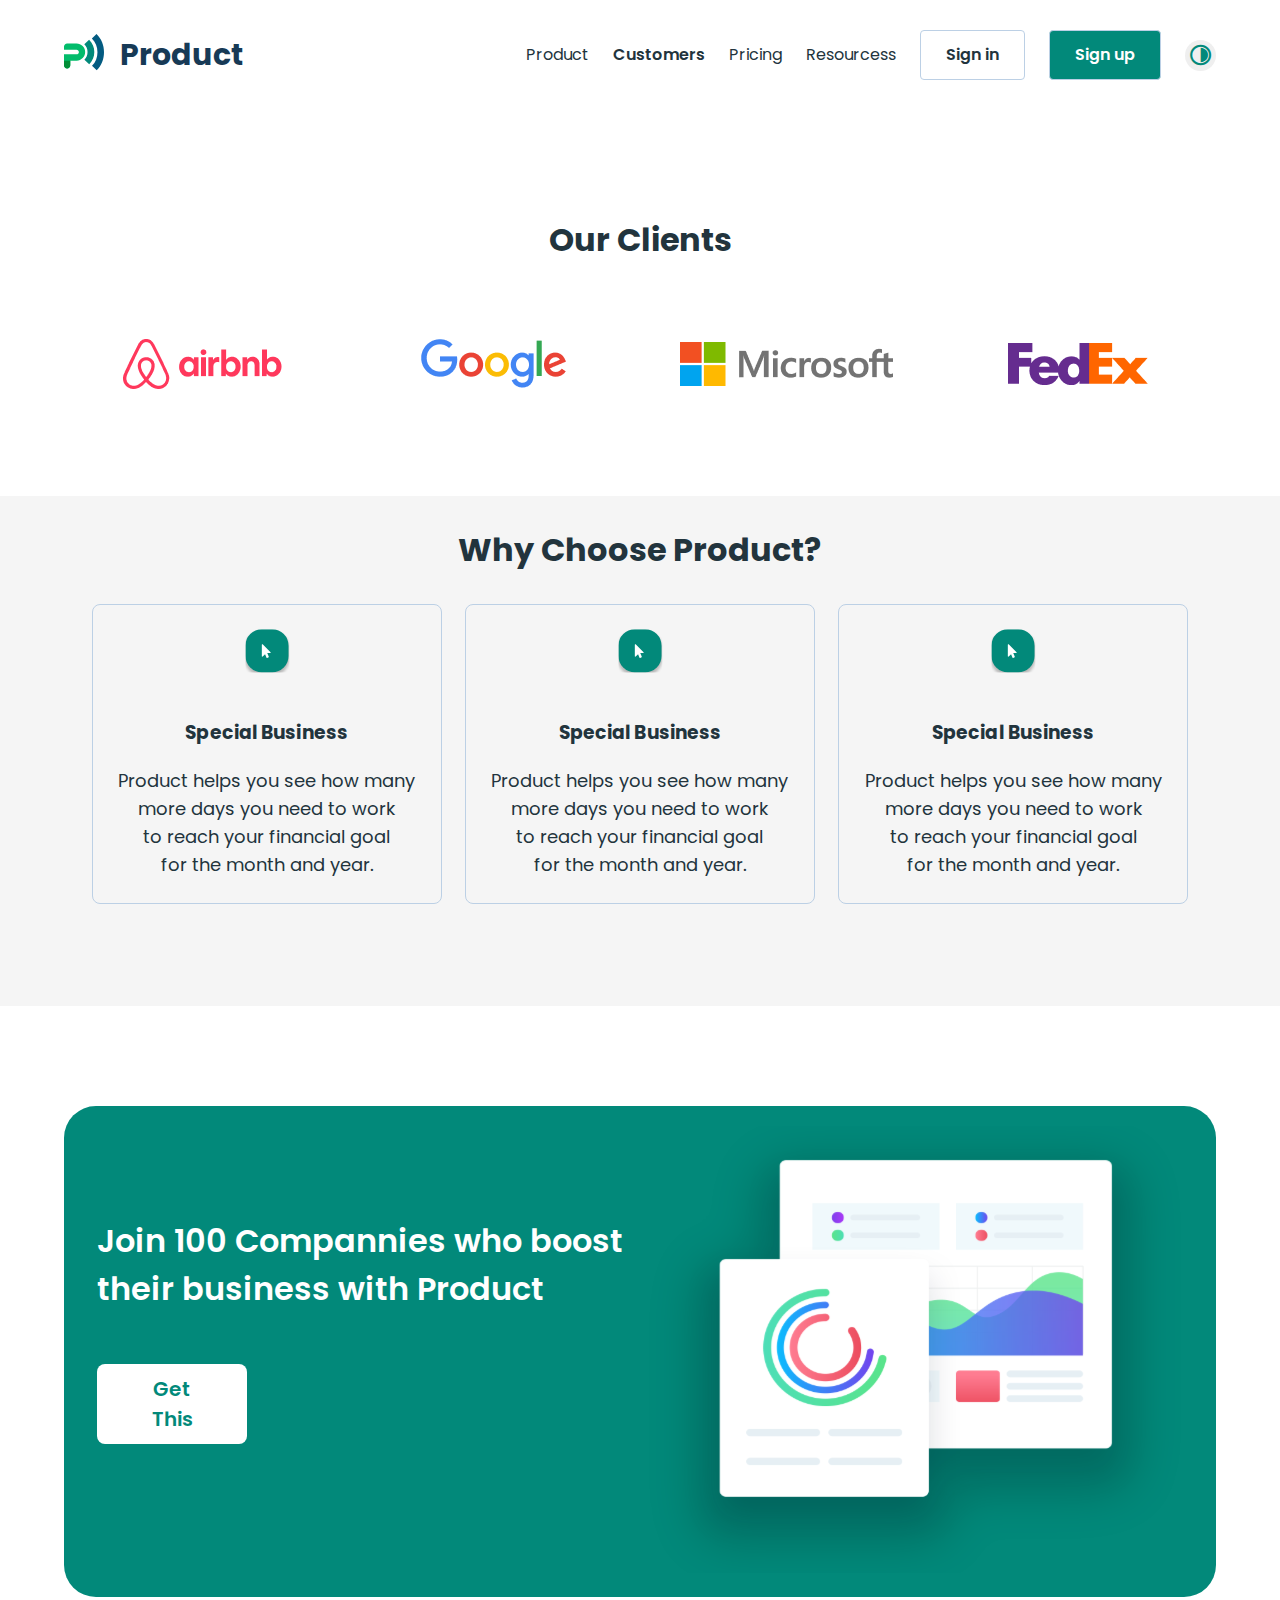
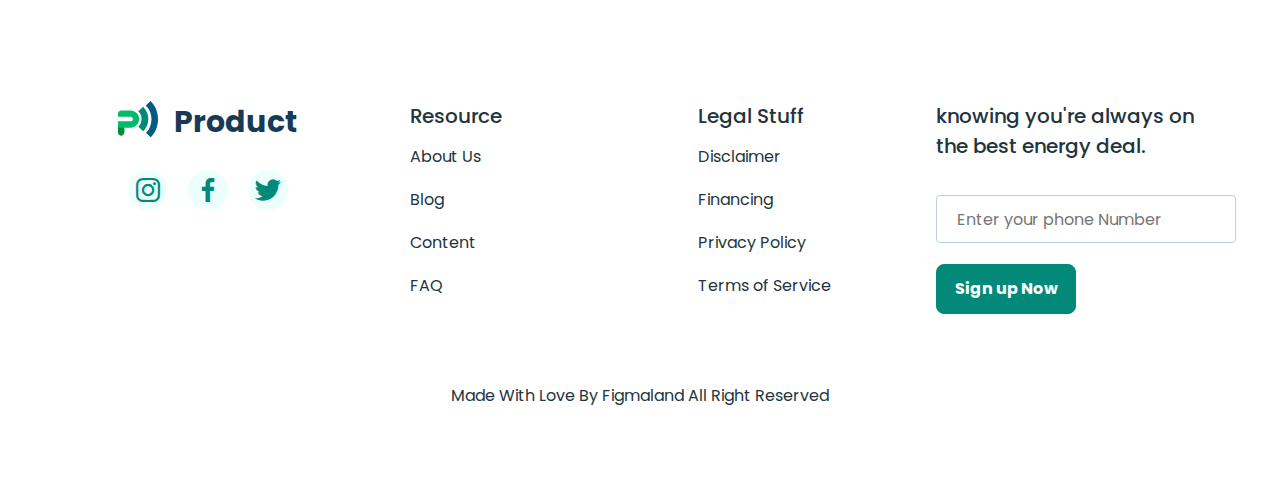
==== clients.html @ fd22e5db "added clients page" ====
<!DOCTYPE html>
<html lang="en">
<head>
  <meta charset="UTF-8">
  <meta http-equiv="X-UA-Compatible" content="IE=edge">
  <meta name="viewport" content="width=device-width, initial-scale=1.0">

  <!-- FONTS -->
  <link rel="preconnect" href="https://fonts.googleapis.com">
  <link rel="preconnect" href="https://fonts.gstatic.com" crossorigin>
  <link href="https://fonts.googleapis.com/css2?family=Poppins:wght@300;400;600;700&display=swap" rel="stylesheet">

  <!-- ICONS -->
  <link href='https://unpkg.com/boxicons@2.0.9/css/boxicons.min.css' rel='stylesheet'>

  <!-- STYLES -->
  <link rel="stylesheet" href="css/normalize.css">
  <link rel="stylesheet" href="css/flexgrid.css">
  <link rel="stylesheet" href="css/column.css">
  <link rel="stylesheet" href="css/media.css">
  <link rel="stylesheet" href="css/style.css">

  <title>Product</title>
</head>
<body>
  
    <header id="site-header">
    <div class="header__wrap container between-xs middle-xs row">
      <div class="header__logo">
        <a href="#"><img src="img/logo.svg" alt="logo"><span class="logo__text">Product</span></a>
      </div>
      <nav class="header__nav">
        <ul class="nav__list col center-xs middle-xs">
          <li class="nav__list-item"><a href="index.html">Product</a></li>
          <li class="nav__list-item nav__list-item--active"><a href="#">Customers</a></li>
          <li class="nav__list-item"><a href="#">Pricing</a></li>
          <li class="nav__list-item"><a href="#">Resourcess</a></li>
          <li class="nav__list-item"><a class="sign-in__btn btn" href="#">Sign in</a></li>
          <li class="nav__list-item"><a class="sign-up__btn btn" href="#">Sign up</a></li>
          <li class="nav__list-item"><button id="nav__adjust-btn" type="button"><i class='bx bx-adjust'></i></button></li>
        </ul>
      </nav>
      <div id="hamburger" class="nav__menu"><i class='bx bx-menu'></i></div>
    </div>
  </header>

  
  <main>
    <section id="client-logos">
      <div class="client-logos__wrap container center-xs">
        <h2 class="client-logos__title title">Our Clients</h2>
        <ul class="client-logos__contents logos row center-xs middle-xs ">
          <li class="logos__logo col-xs-5 col-md-3"><img src="img/logo1.png" alt="client"></li>
          <li class="logos__logo col-xs-5 col-md-3"><img src="img/logo2.png" alt="client"></li>
          <li class="logos__logo col-xs-5 col-md-3"><img src="img/logo3.png" alt="client"></li>
          <li class="logos__logo col-xs-5 col-md-3"><img src="img/logo4.png" alt="client"></li>
        </ul>
      </div>
    </section>

    <section id="product">
      <div class="product__wrap container center-xs">
        <h2 class="product__title title">Why Choose Product?</h2>
        <div class="product__cards row center-xs">
          <div class="procard__wrap col-xs-12 col-sm-6 col-md-4 row center-xs">
            <div class="product__card procard">
              <h3 class="procard__title">Special Business</h3>
              <p class="procard__paragraph paragraph">
                Product helps you see how many <br>
                more days you need to work <br>
                to reach your financial goal <br>
                for the month and year.
              </p>
            </div>
          </div>
          <div class="procard__wrap col-xs-12 col-sm-6 col-md-4 row center-xs">
            <div class="product__card procard">
              <h3 class="procard__title">Special Business</h3>
              <p class="procard__paragraph paragraph">
                Product helps you see how many <br>
                more days you need to work <br>
                to reach your financial goal <br>
                for the month and year.
              </p>
            </div>
          </div>
          <div class="procard__wrap col-xs-12 col-sm-12 col-md-4 row center-xs">
            <div class="product__card procard">
              <h3 class="procard__title">Special Business</h3>
              <p class="procard__paragraph paragraph">
                Product helps you see how many <br>
                more days you need to work <br>
                to reach your financial goal <br>
                for the month and year.
              </p>
            </div>
          </div>
        </div>
      </div>
    </section>

    <section id="company">
      <div class="company__wrap container center-xs row middle-md">
        <div class="company__desc col-xs-12 col-md-6">
          <h2 class="company__title">
            Join 100 Compannies who <br> 
            boost their business with <br> 
            Product
          </h2>
          <a href="#" class="company__btn">Get This</a>
        </div>
        <div class="company__image col-xs-12 col-md-6">
          <img src="img/screen.svg" alt="image" class="company__img">
        </div>
      </div>
    </section>
  </main>


  
  <footer id="site-footer">
    <div class="footer__wrap container row center-xs">
      <div class="footer__logo-col col-xs-12 col-sm-6 col-md-3">
        <div class="footer__logo-wrap">
          <a href="#"><img src="img/logo.svg" alt="logo"><span class="footer__logo-text">Product</span></a>
        </div>
        <ul class="footer__socials">
          <li class="footer__social"><a href="https://instagram.com"><i class='bx bxl-instagram'></i></a></li>
          <li class="footer__social"><a href="https://facebook.com"><i class='bx bxl-facebook' ></i></a></li>
          <li class="footer__social"><a href="https://twitter.com"><i class='bx bxl-twitter' ></i></a></li>
        </ul>
      </div>
      <div class="footer__resource-col resource top-md col-xs-12 col-sm-6 col-md-3">
        <ul class="resource__list">
          <li class="resource__list-item resourse__title">Resource</li>
          <li class="resource__list-item"><a href="#">About Us</a></li>
          <li class="resource__list-item"><a href="#">Blog</a></li>
          <li class="resource__list-item"><a href="#">Content</a></li>
          <li class="resource__list-item"><a href="#">FAQ</a></li>
        </ul>
      </div>
      <div class="footer__legal-col legal col-xs-12 col-sm-6 col-md-3">
        <ul class="legal__list">
          <li class="legal__list-item legal__title">Legal Stuff</li>
          <li class="legal__list-item"><a href="#">Disclaimer</a></li>
          <li class="legal__list-item"><a href="#">Financing</a></li>
          <li class="legal__list-item"><a href="#">Privacy Policy</a></li>
          <li class="legal__list-item"><a href="#">Terms of Service</a></li>
        </ul>
      </div>
      <div class="footer__input-col forma col-xs-12 col-sm-6 col-md-3">
        <h3 class="forma__title">knowing you're always on <br> the best energy deal.</h3>
        <form class="forma__content" action="https://echo.htmlacademy.ru" method="POST">
          <input type="number" name="phone" id="phone" required placeholder="Enter your phone Number" aria-label="Enter your phone Number">
          <button type="submit" class="forma__btn">Sign up Now</button>
        </form>
      </div>
    </div>
    <p class="footer__copyright">
      Made With Love By Figmaland All Right Reserved 
    </p>
  </footer>

  <script src="main.js"></script>
</body>
</html>
---- css/flexgrid.css ----
.container-fluid,
.container {
  margin-right: auto;
  margin-left: auto;
}

.container-fluid {
  padding-right: 2rem;
  padding-left: 2rem;
}

.row {
  box-sizing: border-box;
  display: -webkit-box;
  display: -ms-flexbox;
  display: flex;
  -webkit-box-flex: 0;
  -ms-flex: 0 1 auto;
  flex: 0 1 auto;
  -webkit-box-orient: horizontal;
  -webkit-box-direction: normal;
  -ms-flex-direction: row;
  flex-direction: row;
  -ms-flex-wrap: wrap;
  flex-wrap: wrap;
  margin-right: -0.5rem;
  margin-left: -0.5rem;
}

.row.reverse {
  -webkit-box-orient: horizontal;
  -webkit-box-direction: reverse;
  -ms-flex-direction: row-reverse;
  flex-direction: row-reverse;
}

.col.reverse {
  -webkit-box-orient: vertical;
  -webkit-box-direction: reverse;
  -ms-flex-direction: column-reverse;
  flex-direction: column-reverse;
}

.col-xs,
.col-xs-1,
.col-xs-2,
.col-xs-3,
.col-xs-4,
.col-xs-5,
.col-xs-6,
.col-xs-7,
.col-xs-8,
.col-xs-9,
.col-xs-10,
.col-xs-11,
.col-xs-12,
.col-xs-offset-0,
.col-xs-offset-1,
.col-xs-offset-2,
.col-xs-offset-3,
.col-xs-offset-4,
.col-xs-offset-5,
.col-xs-offset-6,
.col-xs-offset-7,
.col-xs-offset-8,
.col-xs-offset-9,
.col-xs-offset-10,
.col-xs-offset-11,
.col-xs-offset-12 {
  box-sizing: border-box;
  -webkit-box-flex: 0;
  -ms-flex: 0 0 auto;
  flex: 0 0 auto;
  padding-right: 0.5rem;
  padding-left: 0.5rem;
}

.col-xs {
  -webkit-box-flex: 1;
  -ms-flex-positive: 1;
  flex-grow: 1;
  -ms-flex-preferred-size: 0;
  flex-basis: 0;
  max-width: 100%;
}

.col-xs-1 {
  -ms-flex-preferred-size: 8.33333333%;
  flex-basis: 8.33333333%;
  max-width: 8.33333333%;
}

.col-xs-2 {
  -ms-flex-preferred-size: 16.66666667%;
  flex-basis: 16.66666667%;
  max-width: 16.66666667%;
}

.col-xs-3 {
  -ms-flex-preferred-size: 25%;
  flex-basis: 25%;
  max-width: 25%;
}

.col-xs-4 {
  -ms-flex-preferred-size: 33.33333333%;
  flex-basis: 33.33333333%;
  max-width: 33.33333333%;
}

.col-xs-5 {
  -ms-flex-preferred-size: 41.66666667%;
  flex-basis: 41.66666667%;
  max-width: 41.66666667%;
}

.col-xs-6 {
  -ms-flex-preferred-size: 50%;
  flex-basis: 50%;
  max-width: 50%;
}

.col-xs-7 {
  -ms-flex-preferred-size: 58.33333333%;
  flex-basis: 58.33333333%;
  max-width: 58.33333333%;
}

.col-xs-8 {
  -ms-flex-preferred-size: 66.66666667%;
  flex-basis: 66.66666667%;
  max-width: 66.66666667%;
}

.col-xs-9 {
  -ms-flex-preferred-size: 75%;
  flex-basis: 75%;
  max-width: 75%;
}

.col-xs-10 {
  -ms-flex-preferred-size: 83.33333333%;
  flex-basis: 83.33333333%;
  max-width: 83.33333333%;
}

.col-xs-11 {
  -ms-flex-preferred-size: 91.66666667%;
  flex-basis: 91.66666667%;
  max-width: 91.66666667%;
}

.col-xs-12 {
  -ms-flex-preferred-size: 100%;
  flex-basis: 100%;
  max-width: 100%;
}

.col-xs-offset-0 {
  margin-left: 0;
}

.col-xs-offset-1 {
  margin-left: 8.33333333%;
}

.col-xs-offset-2 {
  margin-left: 16.66666667%;
}

.col-xs-offset-3 {
  margin-left: 25%;
}

.col-xs-offset-4 {
  margin-left: 33.33333333%;
}

.col-xs-offset-5 {
  margin-left: 41.66666667%;
}

.col-xs-offset-6 {
  margin-left: 50%;
}

.col-xs-offset-7 {
  margin-left: 58.33333333%;
}

.col-xs-offset-8 {
  margin-left: 66.66666667%;
}

.col-xs-offset-9 {
  margin-left: 75%;
}

.col-xs-offset-10 {
  margin-left: 83.33333333%;
}

.col-xs-offset-11 {
  margin-left: 91.66666667%;
}

.start-xs {
  -webkit-box-pack: start;
  -ms-flex-pack: start;
  justify-content: flex-start;
  text-align: start;
}

.center-xs {
  -webkit-box-pack: center;
  -ms-flex-pack: center;
  justify-content: center;
  text-align: center;
}

.end-xs {
  -webkit-box-pack: end;
  -ms-flex-pack: end;
  justify-content: flex-end;
  text-align: end;
}

.top-xs {
  -webkit-box-align: start;
  -ms-flex-align: start;
  align-items: flex-start;
}

.middle-xs {
  -webkit-box-align: center;
  -ms-flex-align: center;
  align-items: center;
}

.bottom-xs {
  -webkit-box-align: end;
  -ms-flex-align: end;
  align-items: flex-end;
}

.around-xs {
  -ms-flex-pack: distribute;
  justify-content: space-around;
}

.between-xs {
  -webkit-box-pack: justify;
  -ms-flex-pack: justify;
  justify-content: space-between;
}

.first-xs {
  -webkit-box-ordinal-group: 0;
  -ms-flex-order: -1;
  order: -1;
}

.last-xs {
  -webkit-box-ordinal-group: 2;
  -ms-flex-order: 1;
  order: 1;
}

@media only screen and (min-width: 48em) {
  .container {
    width: 49rem;
  }

  .col-sm,
  .col-sm-1,
  .col-sm-2,
  .col-sm-3,
  .col-sm-4,
  .col-sm-5,
  .col-sm-6,
  .col-sm-7,
  .col-sm-8,
  .col-sm-9,
  .col-sm-10,
  .col-sm-11,
  .col-sm-12,
  .col-sm-offset-0,
  .col-sm-offset-1,
  .col-sm-offset-2,
  .col-sm-offset-3,
  .col-sm-offset-4,
  .col-sm-offset-5,
  .col-sm-offset-6,
  .col-sm-offset-7,
  .col-sm-offset-8,
  .col-sm-offset-9,
  .col-sm-offset-10,
  .col-sm-offset-11,
  .col-sm-offset-12 {
    box-sizing: border-box;
    -webkit-box-flex: 0;
    -ms-flex: 0 0 auto;
    flex: 0 0 auto;
    padding-right: 0.5rem;
    padding-left: 0.5rem;
  }

  .col-sm {
    -webkit-box-flex: 1;
    -ms-flex-positive: 1;
    flex-grow: 1;
    -ms-flex-preferred-size: 0;
    flex-basis: 0;
    max-width: 100%;
  }

  .col-sm-1 {
    -ms-flex-preferred-size: 8.33333333%;
    flex-basis: 8.33333333%;
    max-width: 8.33333333%;
  }

  .col-sm-2 {
    -ms-flex-preferred-size: 16.66666667%;
    flex-basis: 16.66666667%;
    max-width: 16.66666667%;
  }

  .col-sm-3 {
    -ms-flex-preferred-size: 25%;
    flex-basis: 25%;
    max-width: 25%;
  }

  .col-sm-4 {
    -ms-flex-preferred-size: 33.33333333%;
    flex-basis: 33.33333333%;
    max-width: 33.33333333%;
  }

  .col-sm-5 {
    -ms-flex-preferred-size: 41.66666667%;
    flex-basis: 41.66666667%;
    max-width: 41.66666667%;
  }

  .col-sm-6 {
    -ms-flex-preferred-size: 50%;
    flex-basis: 50%;
    max-width: 50%;
  }

  .col-sm-7 {
    -ms-flex-preferred-size: 58.33333333%;
    flex-basis: 58.33333333%;
    max-width: 58.33333333%;
  }

  .col-sm-8 {
    -ms-flex-preferred-size: 66.66666667%;
    flex-basis: 66.66666667%;
    max-width: 66.66666667%;
  }

  .col-sm-9 {
    -ms-flex-preferred-size: 75%;
    flex-basis: 75%;
    max-width: 75%;
  }

  .col-sm-10 {
    -ms-flex-preferred-size: 83.33333333%;
    flex-basis: 83.33333333%;
    max-width: 83.33333333%;
  }

  .col-sm-11 {
    -ms-flex-preferred-size: 91.66666667%;
    flex-basis: 91.66666667%;
    max-width: 91.66666667%;
  }

  .col-sm-12 {
    -ms-flex-preferred-size: 100%;
    flex-basis: 100%;
    max-width: 100%;
  }

  .col-sm-offset-0 {
    margin-left: 0;
  }

  .col-sm-offset-1 {
    margin-left: 8.33333333%;
  }

  .col-sm-offset-2 {
    margin-left: 16.66666667%;
  }

  .col-sm-offset-3 {
    margin-left: 25%;
  }

  .col-sm-offset-4 {
    margin-left: 33.33333333%;
  }

  .col-sm-offset-5 {
    margin-left: 41.66666667%;
  }

  .col-sm-offset-6 {
    margin-left: 50%;
  }

  .col-sm-offset-7 {
    margin-left: 58.33333333%;
  }

  .col-sm-offset-8 {
    margin-left: 66.66666667%;
  }

  .col-sm-offset-9 {
    margin-left: 75%;
  }

  .col-sm-offset-10 {
    margin-left: 83.33333333%;
  }

  .col-sm-offset-11 {
    margin-left: 91.66666667%;
  }

  .start-sm {
    -webkit-box-pack: start;
    -ms-flex-pack: start;
    justify-content: flex-start;
    text-align: start;
  }

  .center-sm {
    -webkit-box-pack: center;
    -ms-flex-pack: center;
    justify-content: center;
    text-align: center;
  }

  .end-sm {
    -webkit-box-pack: end;
    -ms-flex-pack: end;
    justify-content: flex-end;
    text-align: end;
  }

  .top-sm {
    -webkit-box-align: start;
    -ms-flex-align: start;
    align-items: flex-start;
  }

  .middle-sm {
    -webkit-box-align: center;
    -ms-flex-align: center;
    align-items: center;
  }

  .bottom-sm {
    -webkit-box-align: end;
    -ms-flex-align: end;
    align-items: flex-end;
  }

  .around-sm {
    -ms-flex-pack: distribute;
    justify-content: space-around;
  }

  .between-sm {
    -webkit-box-pack: justify;
    -ms-flex-pack: justify;
    justify-content: space-between;
  }

  .first-sm {
    -webkit-box-ordinal-group: 0;
    -ms-flex-order: -1;
    order: -1;
  }

  .last-sm {
    -webkit-box-ordinal-group: 2;
    -ms-flex-order: 1;
    order: 1;
  }
}

@media only screen and (min-width: 64em) {
  .container {
    width: 65rem;
  }

  .col-md,
  .col-md-1,
  .col-md-2,
  .col-md-3,
  .col-md-4,
  .col-md-5,
  .col-md-6,
  .col-md-7,
  .col-md-8,
  .col-md-9,
  .col-md-10,
  .col-md-11,
  .col-md-12,
  .col-md-offset-0,
  .col-md-offset-1,
  .col-md-offset-2,
  .col-md-offset-3,
  .col-md-offset-4,
  .col-md-offset-5,
  .col-md-offset-6,
  .col-md-offset-7,
  .col-md-offset-8,
  .col-md-offset-9,
  .col-md-offset-10,
  .col-md-offset-11,
  .col-md-offset-12 {
    box-sizing: border-box;
    -webkit-box-flex: 0;
    -ms-flex: 0 0 auto;
    flex: 0 0 auto;
    padding-right: 0.5rem;
    padding-left: 0.5rem;
  }

  .col-md {
    -webkit-box-flex: 1;
    -ms-flex-positive: 1;
    flex-grow: 1;
    -ms-flex-preferred-size: 0;
    flex-basis: 0;
    max-width: 100%;
  }

  .col-md-1 {
    -ms-flex-preferred-size: 8.33333333%;
    flex-basis: 8.33333333%;
    max-width: 8.33333333%;
  }

  .col-md-2 {
    -ms-flex-preferred-size: 16.66666667%;
    flex-basis: 16.66666667%;
    max-width: 16.66666667%;
  }

  .col-md-3 {
    -ms-flex-preferred-size: 25%;
    flex-basis: 25%;
    max-width: 25%;
  }

  .col-md-4 {
    -ms-flex-preferred-size: 33.33333333%;
    flex-basis: 33.33333333%;
    max-width: 33.33333333%;
  }

  .col-md-5 {
    -ms-flex-preferred-size: 41.66666667%;
    flex-basis: 41.66666667%;
    max-width: 41.66666667%;
  }

  .col-md-6 {
    -ms-flex-preferred-size: 50%;
    flex-basis: 50%;
    max-width: 50%;
  }

  .col-md-7 {
    -ms-flex-preferred-size: 58.33333333%;
    flex-basis: 58.33333333%;
    max-width: 58.33333333%;
  }

  .col-md-8 {
    -ms-flex-preferred-size: 66.66666667%;
    flex-basis: 66.66666667%;
    max-width: 66.66666667%;
  }

  .col-md-9 {
    -ms-flex-preferred-size: 75%;
    flex-basis: 75%;
    max-width: 75%;
  }

  .col-md-10 {
    -ms-flex-preferred-size: 83.33333333%;
    flex-basis: 83.33333333%;
    max-width: 83.33333333%;
  }

  .col-md-11 {
    -ms-flex-preferred-size: 91.66666667%;
    flex-basis: 91.66666667%;
    max-width: 91.66666667%;
  }

  .col-md-12 {
    -ms-flex-preferred-size: 100%;
    flex-basis: 100%;
    max-width: 100%;
  }

  .col-md-offset-0 {
    margin-left: 0;
  }

  .col-md-offset-1 {
    margin-left: 8.33333333%;
  }

  .col-md-offset-2 {
    margin-left: 16.66666667%;
  }

  .col-md-offset-3 {
    margin-left: 25%;
  }

  .col-md-offset-4 {
    margin-left: 33.33333333%;
  }

  .col-md-offset-5 {
    margin-left: 41.66666667%;
  }

  .col-md-offset-6 {
    margin-left: 50%;
  }

  .col-md-offset-7 {
    margin-left: 58.33333333%;
  }

  .col-md-offset-8 {
    margin-left: 66.66666667%;
  }

  .col-md-offset-9 {
    margin-left: 75%;
  }

  .col-md-offset-10 {
    margin-left: 83.33333333%;
  }

  .col-md-offset-11 {
    margin-left: 91.66666667%;
  }

  .start-md {
    -webkit-box-pack: start;
    -ms-flex-pack: start;
    justify-content: flex-start;
    text-align: start;
  }

  .center-md {
    -webkit-box-pack: center;
    -ms-flex-pack: center;
    justify-content: center;
    text-align: center;
  }

  .end-md {
    -webkit-box-pack: end;
    -ms-flex-pack: end;
    justify-content: flex-end;
    text-align: end;
  }

  .top-md {
    -webkit-box-align: start;
    -ms-flex-align: start;
    align-items: flex-start;
  }

  .middle-md {
    -webkit-box-align: center;
    -ms-flex-align: center;
    align-items: center;
  }

  .bottom-md {
    -webkit-box-align: end;
    -ms-flex-align: end;
    align-items: flex-end;
  }

  .around-md {
    -ms-flex-pack: distribute;
    justify-content: space-around;
  }

  .between-md {
    -webkit-box-pack: justify;
    -ms-flex-pack: justify;
    justify-content: space-between;
  }

  .first-md {
    -webkit-box-ordinal-group: 0;
    -ms-flex-order: -1;
    order: -1;
  }

  .last-md {
    -webkit-box-ordinal-group: 2;
    -ms-flex-order: 1;
    order: 1;
  }
}

@media only screen and (min-width: 75em) {
  .container {
    width: 76rem;
  }

  .col-lg,
  .col-lg-1,
  .col-lg-2,
  .col-lg-3,
  .col-lg-4,
  .col-lg-5,
  .col-lg-6,
  .col-lg-7,
  .col-lg-8,
  .col-lg-9,
  .col-lg-10,
  .col-lg-11,
  .col-lg-12,
  .col-lg-offset-0,
  .col-lg-offset-1,
  .col-lg-offset-2,
  .col-lg-offset-3,
  .col-lg-offset-4,
  .col-lg-offset-5,
  .col-lg-offset-6,
  .col-lg-offset-7,
  .col-lg-offset-8,
  .col-lg-offset-9,
  .col-lg-offset-10,
  .col-lg-offset-11,
  .col-lg-offset-12 {
    box-sizing: border-box;
    -webkit-box-flex: 0;
    -ms-flex: 0 0 auto;
    flex: 0 0 auto;
    padding-right: 0.5rem;
    padding-left: 0.5rem;
  }

  .col-lg {
    -webkit-box-flex: 1;
    -ms-flex-positive: 1;
    flex-grow: 1;
    -ms-flex-preferred-size: 0;
    flex-basis: 0;
    max-width: 100%;
  }

  .col-lg-1 {
    -ms-flex-preferred-size: 8.33333333%;
    flex-basis: 8.33333333%;
    max-width: 8.33333333%;
  }

  .col-lg-2 {
    -ms-flex-preferred-size: 16.66666667%;
    flex-basis: 16.66666667%;
    max-width: 16.66666667%;
  }

  .col-lg-3 {
    -ms-flex-preferred-size: 25%;
    flex-basis: 25%;
    max-width: 25%;
  }

  .col-lg-4 {
    -ms-flex-preferred-size: 33.33333333%;
    flex-basis: 33.33333333%;
    max-width: 33.33333333%;
  }

  .col-lg-5 {
    -ms-flex-preferred-size: 41.66666667%;
    flex-basis: 41.66666667%;
    max-width: 41.66666667%;
  }

  .col-lg-6 {
    -ms-flex-preferred-size: 50%;
    flex-basis: 50%;
    max-width: 50%;
  }

  .col-lg-7 {
    -ms-flex-preferred-size: 58.33333333%;
    flex-basis: 58.33333333%;
    max-width: 58.33333333%;
  }

  .col-lg-8 {
    -ms-flex-preferred-size: 66.66666667%;
    flex-basis: 66.66666667%;
    max-width: 66.66666667%;
  }

  .col-lg-9 {
    -ms-flex-preferred-size: 75%;
    flex-basis: 75%;
    max-width: 75%;
  }

  .col-lg-10 {
    -ms-flex-preferred-size: 83.33333333%;
    flex-basis: 83.33333333%;
    max-width: 83.33333333%;
  }

  .col-lg-11 {
    -ms-flex-preferred-size: 91.66666667%;
    flex-basis: 91.66666667%;
    max-width: 91.66666667%;
  }

  .col-lg-12 {
    -ms-flex-preferred-size: 100%;
    flex-basis: 100%;
    max-width: 100%;
  }

  .col-lg-offset-0 {
    margin-left: 0;
  }

  .col-lg-offset-1 {
    margin-left: 8.33333333%;
  }

  .col-lg-offset-2 {
    margin-left: 16.66666667%;
  }

  .col-lg-offset-3 {
    margin-left: 25%;
  }

  .col-lg-offset-4 {
    margin-left: 33.33333333%;
  }

  .col-lg-offset-5 {
    margin-left: 41.66666667%;
  }

  .col-lg-offset-6 {
    margin-left: 50%;
  }

  .col-lg-offset-7 {
    margin-left: 58.33333333%;
  }

  .col-lg-offset-8 {
    margin-left: 66.66666667%;
  }

  .col-lg-offset-9 {
    margin-left: 75%;
  }

  .col-lg-offset-10 {
    margin-left: 83.33333333%;
  }

  .col-lg-offset-11 {
    margin-left: 91.66666667%;
  }

  .start-lg {
    -webkit-box-pack: start;
    -ms-flex-pack: start;
    justify-content: flex-start;
    text-align: start;
  }

  .center-lg {
    -webkit-box-pack: center;
    -ms-flex-pack: center;
    justify-content: center;
    text-align: center;
  }

  .end-lg {
    -webkit-box-pack: end;
    -ms-flex-pack: end;
    justify-content: flex-end;
    text-align: end;
  }

  .top-lg {
    -webkit-box-align: start;
    -ms-flex-align: start;
    align-items: flex-start;
  }

  .middle-lg {
    -webkit-box-align: center;
    -ms-flex-align: center;
    align-items: center;
  }

  .bottom-lg {
    -webkit-box-align: end;
    -ms-flex-align: end;
    align-items: flex-end;
  }

  .around-lg {
    -ms-flex-pack: distribute;
    justify-content: space-around;
  }

  .between-lg {
    -webkit-box-pack: justify;
    -ms-flex-pack: justify;
    justify-content: space-between;
  }

  .first-lg {
    -webkit-box-ordinal-group: 0;
    -ms-flex-order: -1;
    order: -1;
  }

  .last-lg {
    -webkit-box-ordinal-group: 2;
    -ms-flex-order: 1;
    order: 1;
  }
}
---- css/column.css ----
*,
*::before,
*::after{
  box-sizing: border-box;
  margin: 0;
  padding: 0;
}

.fulled-container {
  padding: 0 15px;
}

.container {
  width: 1300px;
  margin: 0 auto;
  padding: 0 20px;
}

.row {
  display: flex;
  flex-flow: row wrap;
}

.column {
  display: flex;
  flex-flow: column wrap;
}
---- css/media.css ----
:root {
  --text-color: #22343d;
  --btn-color: #02897A;
  --light: #fff;
}

/* ##################################################### */
@media (min-width: 300px) {

  .container {
    width: 90%;
    margin: 0 auto;
  }

  #site-header {
    padding: 40px 0;
    display: flex;
    align-items: center;
  }

  .header__nav {
    position: fixed;
    right: 0;
    top: 0;
    width: 0;
    height: 100vh;
    background: var(--btn-color);
    transition: all 0.3s ease-in-out;
    z-index: 5;
  }

  .nav-show {
    padding: 50px;
    padding-top: 100px;
    width: 70%;
    transition: all 0.3s ease-in-out;
  }

  .nav__list {
    margin-top: 50px;
  }

  .nav__list-item {
    margin: 0;
    margin-bottom: 30px;
  }

  .nav__list-item a {
    color: #fff;
  }

  .btn {
    display: inline-block;
  }

  .sign-up__btn {
    border: 1px solid #BCD0E5;
  }

  #nav__adjust-btn {
    position: absolute;
    top: 37px;
    left: 20px;
  }

  .nav__menu {
    position: absolute;
    top: 37px;
    right: 3%;
    z-index: 6;
  }

  /* BUILT */
  .built__title br {
    display: none;
  }

  /* SERVICES SECTION */

  .content__desc {
    order: 2;
  }
  .content__image {
    order: 1;
  }

  .resource__list-item,
  .legal__list-item {
    text-align: center;
  }

  .forma__content {
    text-align: center;
    align-items: center;
  }
}


/* ##################################################### */
@media (min-width: 565px) {
  .built__title br {
    display: block;
  }

  .content__image img {
    width: 500px;
  }
}


/* ##################################################### */
@media (min-width: 828px) {
  .process__offers-right .offer:first-child {
    flex-direction: row-reverse;
  }
  .process__offers-right .offer:nth-child(2) {
    flex-direction: row;
  }

  /* FOOTER */
  .resource__list-item {
    justify-content: left;
    align-items: unset;
  }

  .forma {
    order: 3;
  }

  .legal {
    order: 4;
  }
}


/* ##################################################### */
@media (min-width: 1030px) {

  #site-header {
    padding: 0;
  }

  .header__nav {
    margin: 0;
    padding-top: 30px;
    position: static;
    background: transparent;
    width: auto;
    height: auto;

  }

  .nav__list {
    margin-top: 0;
    display: flex;
    flex-direction: row;
  }

  .nav__list-item {
    margin-left: 24px;
  }

  .nav__list-item a {
    color: var(--text-color);
  }

  #nav__adjust-btn {
    position: static;
  }

  .nav__menu {
    display: none;
  }

  /* HERO */

  .hero__wrap {
    flex-direction:row-reverse;
  }

  .hero__paragraph {
    width: 458px;
  }

  /* BUILD SECTION */
  .built-card {
    padding-left: 40px;
  }

  .built-card__paragraph br {
    display: none;
  }
  /* /BUILD SECTION */


  /* SERVICES SECTION */
  .content__text {
    width: inherit;
  }

  .content__image {
    width: 100%;
  }

  .content__img {
    width: 100%;
  }

  .content__desc {
    order: 1;
  }
  .content__image {
    order: 2;
  }

  .content:nth-child(2) {
    justify-content: space-between;
  }

  /* /SERVICES SECTION */

  /* PROCESS SECTION */
  .process_paragraph {
    width: 602px;
    margin: 0 auto;
  }

  /* CLIENTS SECTION */
  .client__paragraph br {
    display: none;
  }

  /* COMPANY SECTION */

  .company__desc {
    display: flex;
    flex-direction: column;
  }

  .company__title {
    text-align: left;
  }

  .company__btn {
    width: 150px;
  }

  /* FOOTER */
  .forma {
    order: 4;
  }

  .legal {
    order: 3;
  }

  .resource__list-item,
  .legal__list-item {
    text-align: left;
    padding-left: 50px;
  }

  .forma__title {
    text-align: left;
  }
  .forma__content {
    align-items: flex-start;
  }
}

/* ##################################################### */

@media (min-width: 1328px) {
  .built-card__paragraph br {
    display: block;
  } 

  /* .content:nth-child(2) {
    justify-content: space-around;
  } */
}
---- css/style.css ----
/* GLOBAL */

html {
  scroll-behavior: smooth;
}

body {
  font-family: 'Poppins', sans-serif;
  background: var(--light);
}

:root {
  --text-color: #22343d;
  --btn-color: #02897A;
  --light: #fff;
  --logo-color: #173A56;
  --gray: #f5f5f5;
}

.dark-mode {
  --text-color: #fff;
  --btn-color: #02897A;
  --light: #22343d;
  --logo-color: #fff;
  --gray: #324047;
}

ul {
  list-style: none;
}

a {
  text-decoration: none;
  color: inherit;
}

.paragraph {
  margin-top: 18px;
  font-weight: normal;
  font-size: 18px;
  line-height: 28px;
  color: var(--text-color);
}

.title {
  font-weight: bold;
  font-size: 32px;
  line-height: 60px;
  color: var(--text-color);
}

.container {
  padding: 0;
}

/* --------------------------------------------------------------------------------------------------- */

/* HEADER */
#site-header {
  padding: 0;
  height: 110px;
  align-items: center;
}

.header__logo {
  position: relative;
}

.logo__text {
  position: absolute;
  top: 50%;
  transform: translateY(-50%);
  margin-left: 16px;
  font-weight: bold;
  font-size: 30px;
  line-height: 28px;
  color: var(--logo-color);
}

.nav__list-item {
  font-weight: 400;
  font-size: 16px;
  line-height: 28px;
  transition: all 0.2s ease-in-out;
}

.nav__list-item:hover {
  color: #02897A;
}

.nav__list-item--active {
  font-weight: 600;
}

.btn {
  padding: 10px 25px;
  border-radius: 4px;
  font-weight: 600;
  transition: all 0.3s ease-in-out;
}

.sign-in__btn {
  border: 1px solid #BCD0E5;
  color: var(--text-color);
}

.sign-in__btn:hover {
  background: var(--btn-color);
  border: 1px solid var(--btn-color);
  color: #fff;
}

.nav__list-item .sign-up__btn {
  background: var(--btn-color);
  color: #fff;
  border-color: #BCD0E5;
}

.sign-up__btn:hover {
  background: transparent;
  border-color: #BCD0E5;
  color: var(--text-color);
}

#nav__adjust-btn {
  padding: 3px;
  display: flex;
  font-size: 25px;
  color: var(--btn-color);
  border: none;
  border-radius: 50%;
  cursor: pointer;
  outline: none;
}

.nav__menu {
  font-size: 32px;
  color: var(--text-color);
}
/* /HEADER */

/* HERO */

.hidden-title {
  display: none;
}

.hero__wrap {
  margin-top: 20px;
}

.hero__image {
  width: 100%;
}

.hero__desc {
  margin-top: 24px;
}

.hero__title {
  font-size: 36px;
}

.hero__links {
  padding: 0;
  margin-top: 32px;
  align-items: center;
}

.hero__btn-start {
  padding: 15px 24px;
  background: var(--btn-color);
  color: #fff;
  border: 1px solid var(--btn-color);
}

.hero__btn-start:hover {
  background: transparent;
  color: var(--text-color);
  border-color: #BCD0E5;
}

.hero__btn-video {
  padding: 0;
  margin-left: 24px;
  display: flex;
  align-items: center;
  color: var(--btn-color);
}

.hero__btn-video i {
  font-size: 32px;
}

.hero__btn-video span {
  text-decoration: underline;
}
/* /HERO */


/* BUILT SECTION */
#built {
  margin-top: 150px;
}

.built-card {
  margin-top: 50px;
  position: relative;
}

.built-card::before {
  content: '';
  margin-bottom: 24px;
  width: 50px;
  height: 50px;
  display: inline-block;
  background-repeat: no-repeat;
  background-position: center center;
  background-size: contain;
}

.built-card:nth-child(1)::before {
  background-image: url(../img/buil-card__icon1.svg);
}
.built-card:nth-child(2)::before {
  background-image: url(../img/buil-card__icon2.svg);
}
.built-card:nth-child(3)::before {
  background-image: url(../img/buil-card__icon3.svg);
}
.built-card:nth-child(4)::before {
  background-image: url(../img/buil-card__icon4.svg);
}

.build-card__title {
  font-weight: 600;
  font-size: 22px;
  line-height: 33px;
  color: var(--text-color);
}

.built-card__paragraph {
  font-weight: normal;
  font-size: 16px;
  line-height: 26px;
}

.build__btn {
  margin-top: 40px;
  font-weight: bold;
  text-transform: uppercase;
  background: var(--btn-color);
  border-color: var(--btn-color);
  color: #fff;
}

.build__btn:hover {
  background: transparent;
  border-color: #BCD0E5;
}
/* /BUILT SECTION */


/* SERVICES SECTION */
#services {
  margin-top: 170px;
}

.content__desc {
  margin-top: 50px;
  text-align: left;
  display: flex;
  justify-content: center;
}

.content__text {
  width: 500px;
}

.content__img {
  width: 100%;
}

.content__subtitle {
  font-weight: 600;
  font-size: 16px;
  line-height: 24px;
  color: var(--text-color);
}

.content__title {
  font-weight: bold;
  font-size: 32px;
  line-height: 48px;
  color: var(--text-color);
}

.content__paragraph {
  margin-top: 16px;
  font-size: 16px;
  line-height: 26px;
  margin-bottom: 30px;
}

/* ----------------- */
.content:nth-child(2) {
  margin: 180px 0;
}
.content:nth-child(2) .content__desc {
  order: 2;
}
.content:nth-child(2) .content__image {
  order: 1;
}

.content__check {
  position: relative;
  margin-left: 65px;
}

.content__check::before {
  content: '';
  display: inline-block;
  position: absolute;
  left: -65px;
  top: 8px;
  width: 35px;
  height: 35px;
  margin-right: 20px;
  background-repeat: no-repeat;
  background-position: center center;
  background-size: cover;
}

.check-red::before {
  background-image: url(../img/check1.svg);
}
.check-yellow::before {
  background-image: url(../img/check2.svg);
}
.check-blue::before {
  background-image: url(../img/check3.svg);
}


/* SERVICES SECTION */


/* PROCESS SECTION */
#process {
  margin-top: 170px;
}

.process_paragraph br {
  display: none;
}

.prorcess__offers-wrap {
  margin-top: 32px;
}

.offer {
  margin-top: 24px;
  display: flex;
  flex-direction: row;
  align-items: center;
  justify-content: center;
}

.offer img {
  margin: 16px;
}

.offer:nth-child(2) {
  flex-direction: row-reverse;
}

.offer__text {
  padding: 15px 24px;
  display: inline-block;
  font-weight: 500;
  font-size: 16px;
  line-height: 24px;
  color: #2F281E;
  background: #fff;
  box-shadow: 0px 2px 15px rgba(23, 58, 86, 0.1);
  border-radius: 26px;
}

.process__btn {
  margin-top: 63px;
  padding: 15px 30px;
  background: var(--btn-color);
  color: #fff;
  border: 1px solid var(--btn-color);
}

.process__btn:hover {
  background: transparent;
  border-color: #BCD0E5;
  color: var(--text-color);
}
/* /PROCESS SECTION */


/* STRATEGY SECTION */
#strategies {
  margin-top: 164px;
}

.strategies__cards {
  margin-top: 33px;
}

.strategy {
  margin-top: 15px;
  display: inline-block;
  background: #fff;
  border: 1px solid #BCD0E5;
  border-radius: 8px;
}

.strategy__img {
  border-radius: 8px 8px 0px 0px;
}

.strategy__desc {
  padding: 24px;
  text-align: left;
}

.strategy__properties {
  font-weight: normal;
  font-size: 16px;
  line-height: 28px;
  color: #22343D;
}

.strategy__properties span {
  font-weight: bold;
}

.strategy__title {
  margin-top: 12px;
  font-weight: bold;
  font-size: 24px;
  line-height: 40px;
  color: #22343D;
  transition: all 0.2s ease-in-out;
}

.strategy__title:hover {
  color: var(--btn-color);
}

.carousel {
  margin-top: 64px;
  display: flex;
  justify-content: center;
}
.carousel__dot {
  width: 16px;
  height: 16px;
  background: #efefef;
  border-radius: 50%;
}

.carousel__dot:nth-child(2) {
  margin: 0 10px;
  background: var(--btn-color);
}
/* /STRATEGY SECTION */


/* PRICE SECTION */
#price {
  margin-top: 27px;
  padding-bottom: 50px;
}

.price__paragraph {
  margin-top: 8px;
}

.price__cards {
  margin-top: 173px;
}

.pcard__wrap {
  display: flex;
  flex-direction: center;
}

.pcard {
  margin-top: 32px;
  padding: 24px;
  width: 322px;
  height: 456px;
  background: #fff;
  box-shadow: 0px 2px 8px rgba(0, 0, 0, 0.25);
  border-radius: 8px;
}

.pcard:hover {
  background: var(--btn-color);
  color: #fff;
}

.pcard:hover h3,
.pcard:hover p,
.pcard:hover span,
.pcard:hover sup,
.pcard:hover li,
.pcard:hover p,
.pcard__wrap:nth-child(2) h3,
.pcard__wrap:nth-child(2) p,
.pcard__wrap:nth-child(2) span,
.pcard__wrap:nth-child(2) sup,
.pcard__wrap:nth-child(2) li,
.pcard__wrap:nth-child(2) p {
  color: #fff;
  transition: all 0.2s ease-in-out;
}

.pcard__wrap:nth-child(2) .pcard {
  background: var(--btn-color);
}

.pcard:hover .pcard__btn,
.pcard__wrap:nth-child(2) .pcard__btn{
  background: #fff;
  color: var(--btn-color);
}

.pcard__digits {
  margin: 0 auto;
  margin-top: 25px;
  width: 60%;
  display: flex;
  flex-direction: row;
  align-self: center;
}
.pcard__props {
  position: relative;
  left: 10px;
  display: flex;
  flex-direction: column-reverse;
}

.pcard__digits span {
  font-weight: bold;
  font-size: 76px;
  line-height: 100px;
  text-align: center;
  letter-spacing: 0.2px;
  color: var(--btn-color);
}

.pcard__props sup {
  position: absolute;
  top: 20px;
  font-weight: bold;
  font-size: 24px;
  line-height: 30px;
  letter-spacing: 0.1px;
  color: var(--btn-color);
}

.pcard__props p {
  position: relative;
  bottom: 20px;
  font-weight: normal;
  font-size: 16px;
  line-height: 19px;
  letter-spacing: 0.1px;
  color: #afafaf;
}

.premium {
  width: 70%;
}

.pcard__title {
  font-weight: bold;
  font-size: 24px;
  line-height: 40px;
  color: #22343d;
}

.pcard__p {
  font-weight: normal;
  font-size: 16px;
  line-height: 40px;
  color: #22343d;
}

.pcard__list-item {
  margin-top: 16px;
  font-weight: 500;
  font-size: 16px;
  line-height: 22px;
  letter-spacing: 0.2px;
  color: #22343d;
}

.pcard__btn {
  margin-top: 38px;
  padding: 11px 18px;
  background: var(--btn-color);
  color: #fff;
}
/* /PRICE SECTION */


/* CLIENT SECTION */
#clients {
  margin-top: 100px;
}

.clients__cards {
  margin-top: 50px;
}

.client__wrap {
  display: flex;
  justify-content: center;
}

.client {
  margin-bottom: 32px;
  padding: 26px;
  max-width: 327px;
  min-height: 236px;
  background: #FFFFFF;
  border: 1px solid #DEDEDE;
  box-sizing: border-box;
  border-radius: 5px;
}

.client__stars {
  display: flex;
  flex-direction: row;
}
.client__star i {
  margin-right: 3px;
  color: #F3CD03;
}

.client__stars button {
  cursor: pointer;
  background: transparent;
  border: none;
}

.client__paragraph {
  margin-top: 16px;
  font-weight: normal;
  font-size: 16px;
  text-align: left;
  line-height: 28px;
  letter-spacing: 0.2px;
  color: #737373;
}

.client__author-wrap {
  margin-top: 17px;
  display: flex;
}
.client__author {
  margin-left: 14px;
  text-align: left;
}

.client__author-name {
  font-weight: 600;
  font-size: 16px;
  line-height: 24px;
  letter-spacing: 0.2px;
  color: var(--btn-color);
}

.client__prof {
  font-weight: 500;
  font-size: 14px;
  line-height: 24px;
  color: #252b42;
}
/* /CLIENT SECTION */


/* COMPANY SECTION */
#company {
  margin-top: 100px;
}

.company__wrap {
  padding: 20px 25px;
  background: var(--btn-color);
  border-radius: 32px;
}

.company__title {
  font-weight: 600;
  font-size: 32px;
  line-height: 151.4%;
  color: #fff;
}

.company__title br {
  display: none;
}

.company__btn {
  margin-top: 50px;
  margin-bottom: 42px;
  display: inline-block;
  font-weight: 600;
  font-size: 20px;
  line-height: 30px;
  padding: 10px 34px;
  background: #fff;
  color: var(--btn-color);
  border-radius: 8px;
}

.company__img {
  width: 100%;
}
/* /COMPANY SECTION */


/* FOOTER SECTION */
#site-footer {
  margin-top: 104px;
}

.footer__logo-wrap {
  display: flex;
  justify-content: center;
  align-items: center;
  transform: translateX(0%);
}

.footer__logo-wrap a {
  margin-left: -140px;
}

.footer__logo-text{
  position: absolute;
  top: 50%;
  transform: translateY(-50%);
  margin-left: 16px;
  font-weight: bold;
  font-size: 30px;
  line-height: 28px;
  color: var(--logo-color);
}

.footer__socials {
  display: flex;
  justify-content: center;
}

.footer__social {
  margin: 0 10px;
  margin-top: 28px;
  width: 40px;
  height: 40px;
  font-size: 32px;
  background: #edfffc;
  color: var(--btn-color);
  border-radius: 50%;
}

.footer__social i {
  position: relative;
  top: 4px;
}
/* --------------- */
.footer__logo-col,
.resource,
.legal {
  margin-bottom: 32px;
  color: var(--text-color);
}

.resource__list-item,
.legal__list-item {
  margin-bottom: 8px;
  font-weight: normal;
  font-size: 16px;
  line-height: 35px;
}

.resourse__title,
.legal__title {
  font-weight: 500;
  font-size: 20px;
  line-height: 30px;
}
/* ----------------- */

.forma__title {
  font-weight: 500;
  font-size: 20px;
  line-height: 30px;
  color: var(--text-color);
}

.forma__content {
  display: flex;
  flex-direction: column;
  align-items: left;
}

.forma input {
  margin-top: 34px;
  padding-left: 20px;
  Width: 300px;
  Height:48px;
  border: 1px solid #BCD0E5;
  box-sizing: border-box;
  border-radius: 4px;
  outline-color: #a1c5eb;
}

.forma button {
  margin-top: 21px;
  padding: 12px 15px;
  display: inline-block;
  width: 140px;
  font-weight: bold;
  font-size: 16px;
  line-height: 24px;
  background: var(--btn-color);
  color: #fff;
  border: none;
  border: 1px solid var(--btn-color);
  border-radius: 8px;
}

.forma button:hover {
  background: transparent;
  color: var(--text-color);
  border-color: #BCD0E5;
}

.footer__copyright {
  margin-top: 38px;
  margin-bottom: 83px;
  text-align: center;
  font-weight: normal;
  font-size: 16px;
  line-height: 30px;
  color: var(--text-color);
}
/* /FOOTER SECTION */

/* CLIENTS PAGE ################################################################# */

/* LOGOS */
#client-logos {
  margin-top: 100px;
}

.logos {
  margin-top: 69px;
}

.logos__logo {
  margin-bottom: 53px;
}
/* /LOGOS */


/* PRODUCT */
#product {
  margin-top: 50px;
  padding-bottom: 102px;
  padding-top: 24px;
  background: var(--gray);
}


.procard {
  margin-top: 24PX;
  padding: 24px;
  width: 350px;
  border: 1px solid #BCD0E5;
  color: var(--text-color);
  border-radius: 8px;
}

.procard::before {
  margin-bottom: 32px;
  content: '';
  display: inline-block;
  width: 50px;
  height: 50px;
  background-repeat: no-repeat;
  background-position: center center;
  background-size: cover;
}

.procard:nth-child(1)::before {
  background-image: url(../img/buil-card__icon1.svg);
}
.procard:nth-child(2)::before {
  background-image: url(../img/buil-card__icon2.svg);
}
.procard:nth-child(3)::before {
  background-image: url(../img/buil-card__icon3.svg);
}

.procard__title {
  line-height: 33px;
  text-align: center;
  letter-spacing: 0.1px;
}

/* /PRODUCT */
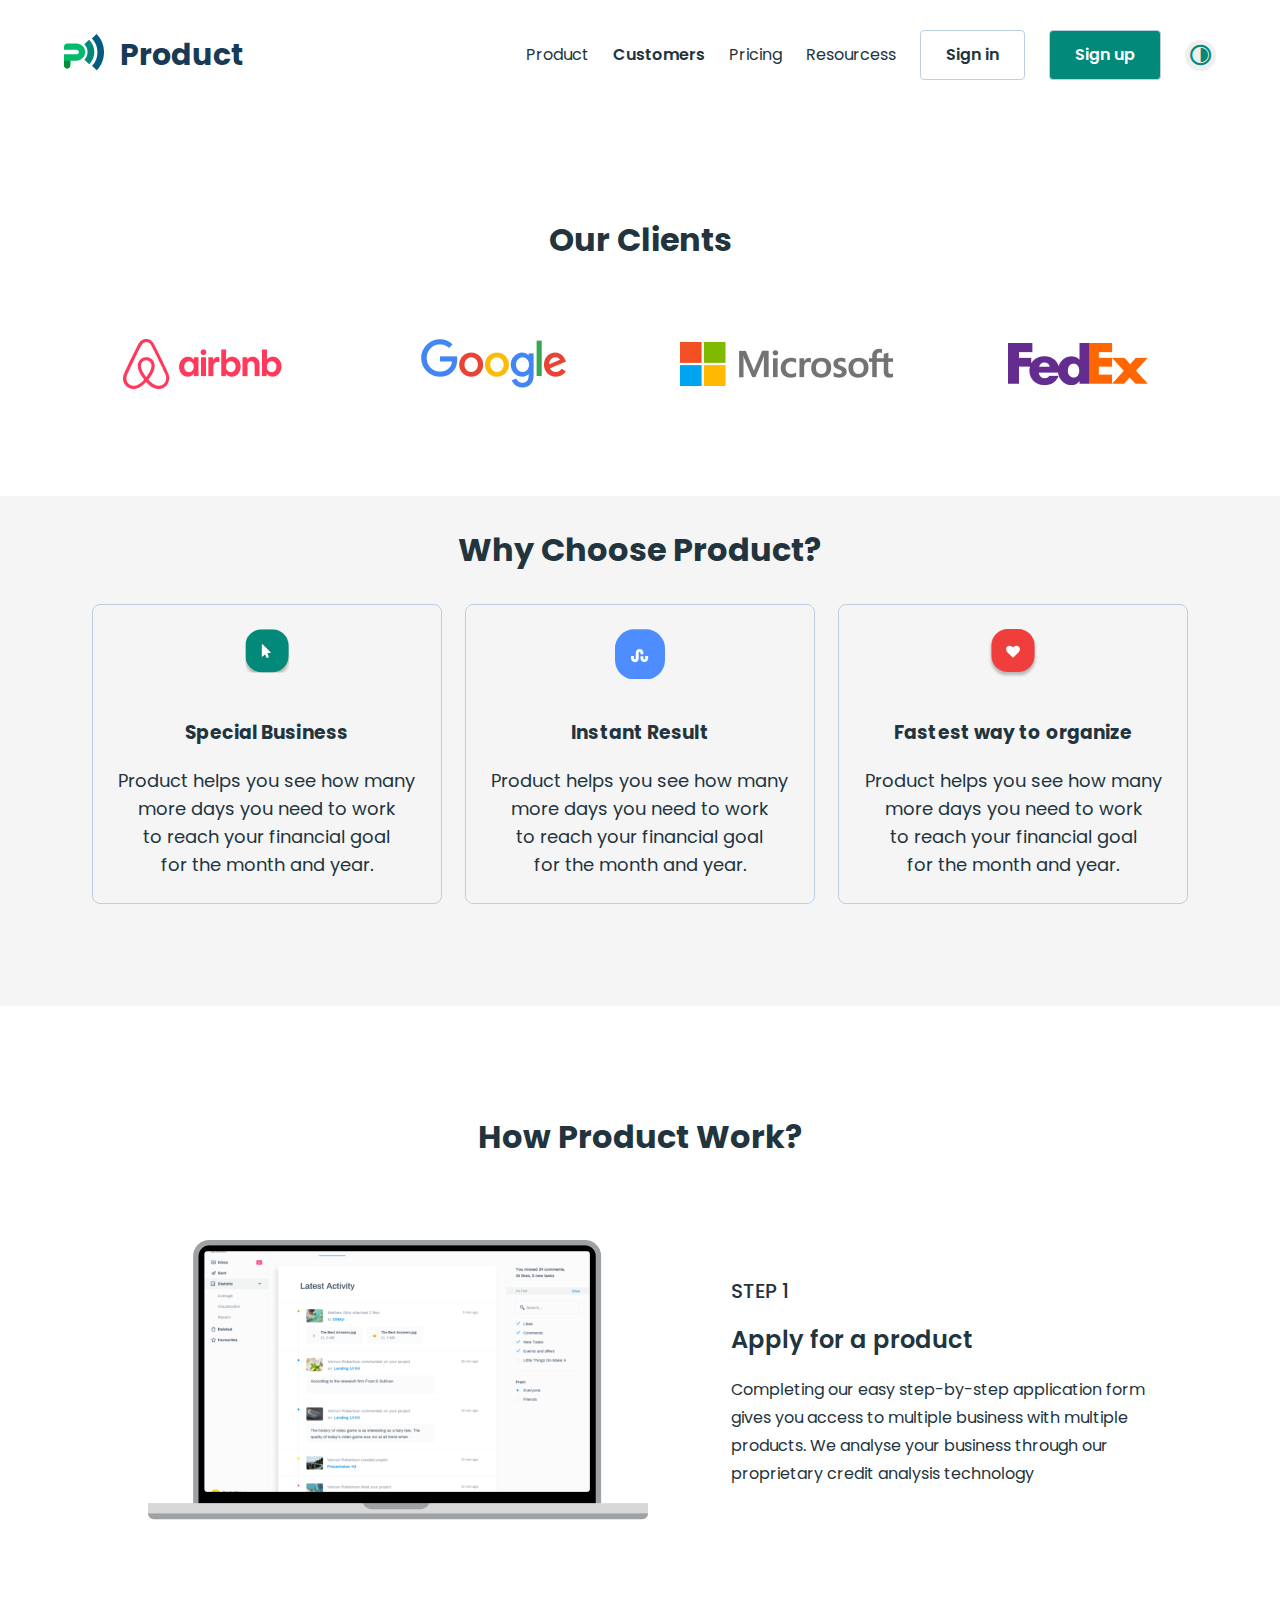
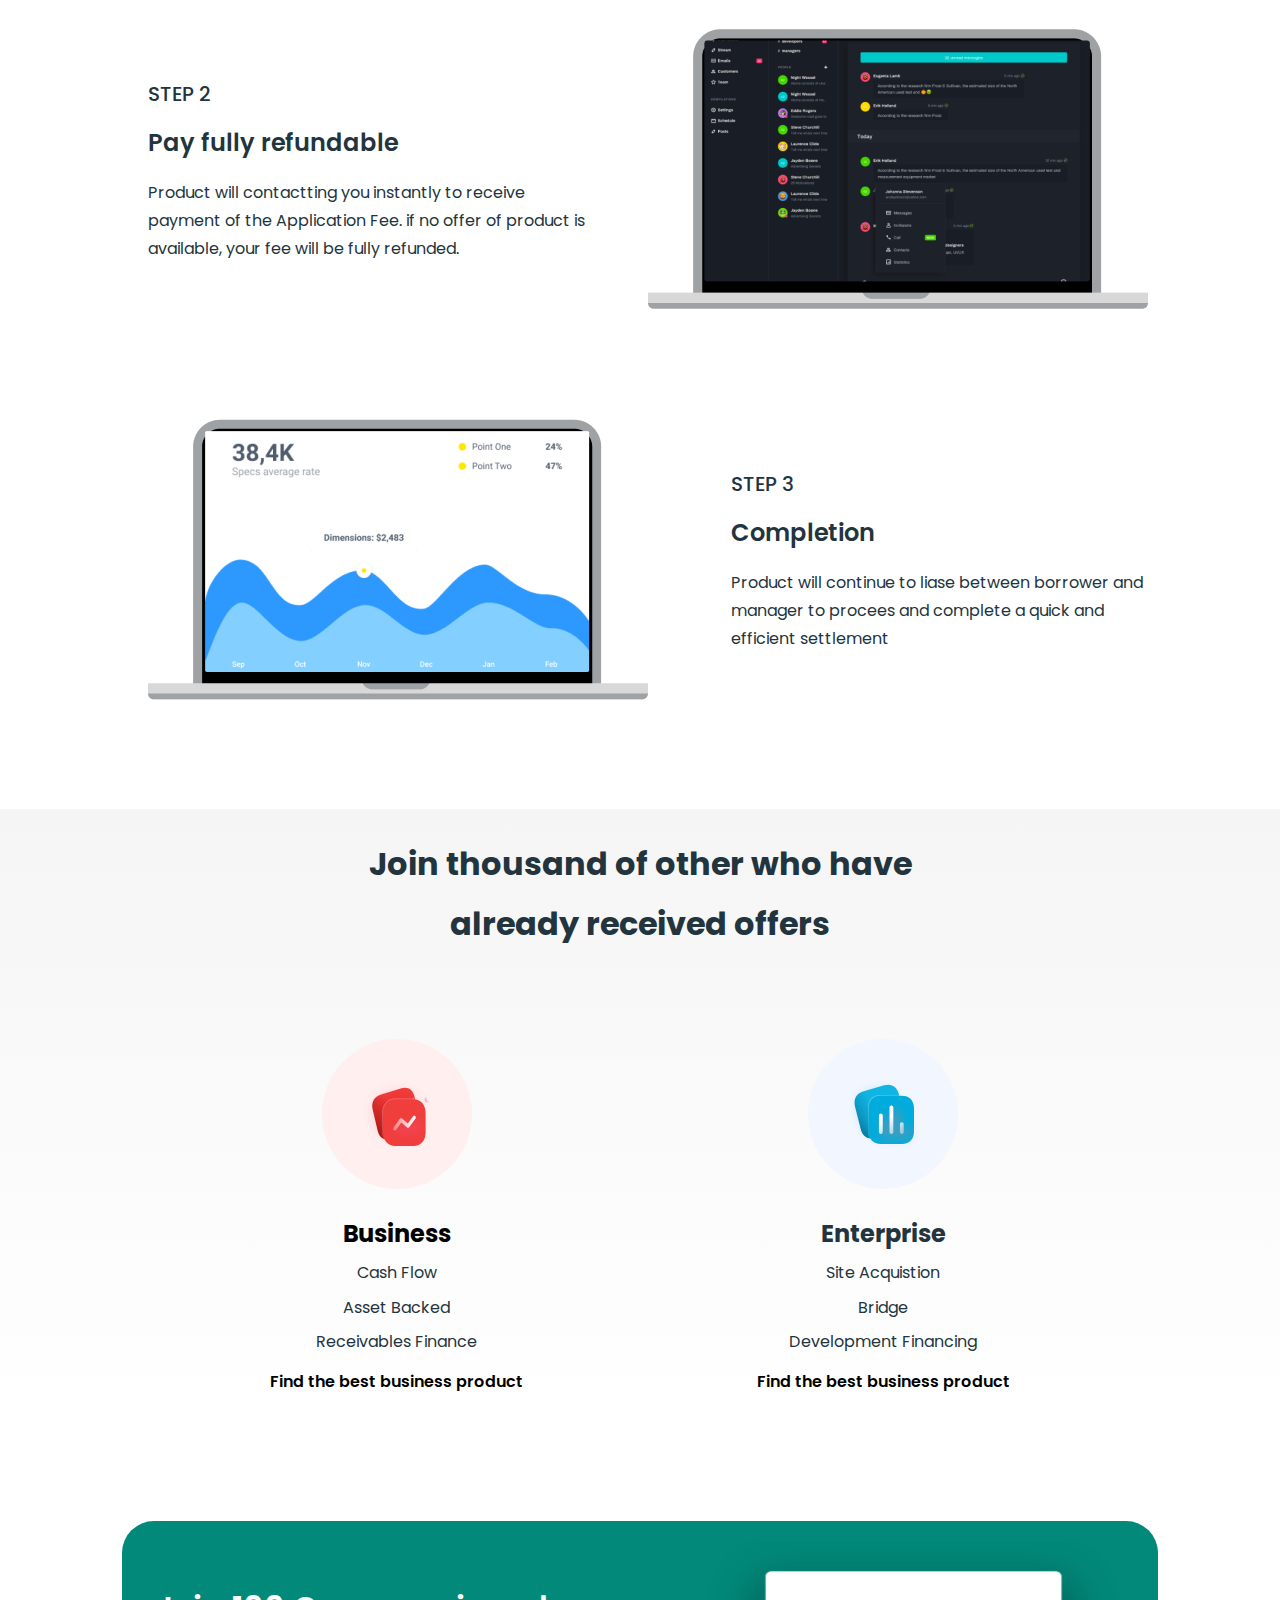
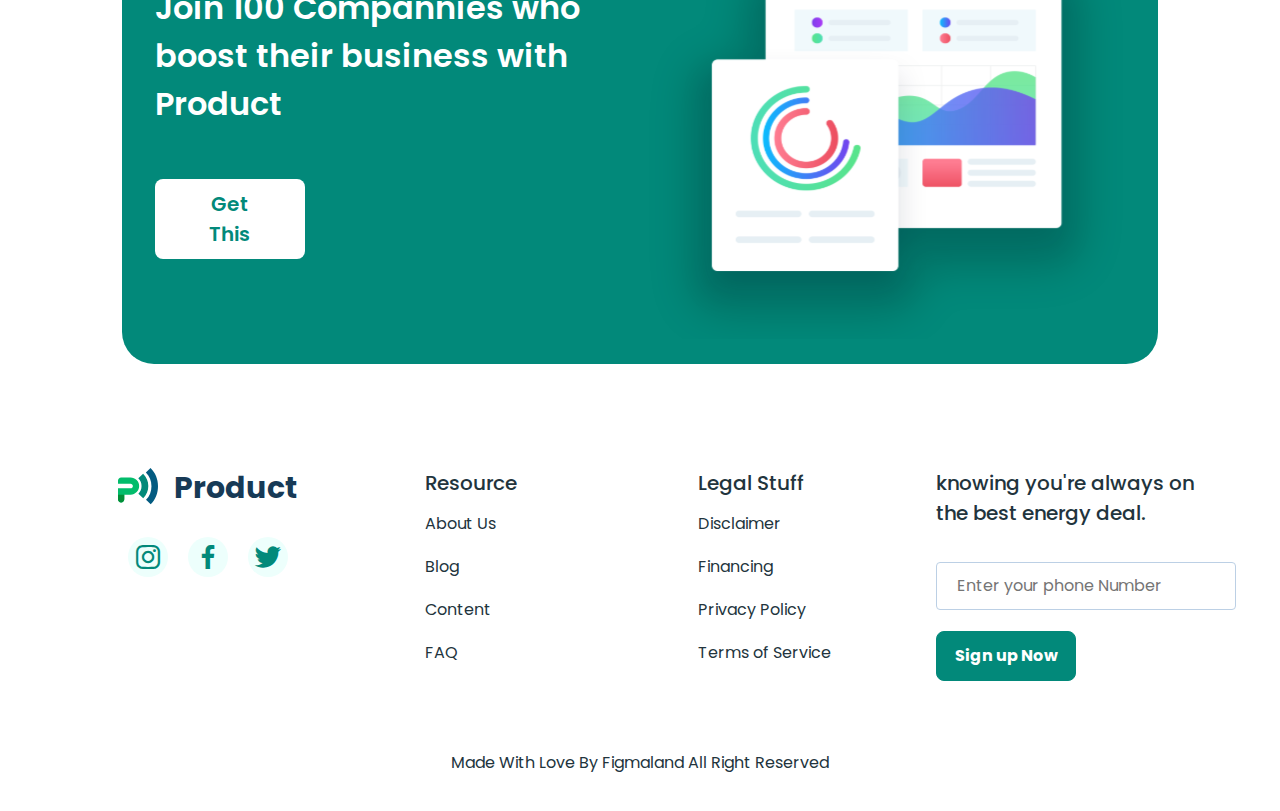
==== commit a778c07a: "added page" ====
--- a/clients.html
+++ b/clients.html
@@ -23,7 +23,6 @@
   <title>Product</title>
 </head>
 <body>
-  
     <header id="site-header">
     <div class="header__wrap container between-xs middle-xs row">
       <div class="header__logo">
@@ -32,8 +31,8 @@
       <nav class="header__nav">
         <ul class="nav__list col center-xs middle-xs">
           <li class="nav__list-item"><a href="index.html">Product</a></li>
-          <li class="nav__list-item nav__list-item--active"><a href="#">Customers</a></li>
-          <li class="nav__list-item"><a href="#">Pricing</a></li>
+          <li class="nav__list-item nav__list-item--active"><a href="clients.html">Customers</a></li>
+          <li class="nav__list-item"><a href="pricing.html">Pricing</a></li>
           <li class="nav__list-item"><a href="#">Resourcess</a></li>
           <li class="nav__list-item"><a class="sign-in__btn btn" href="#">Sign in</a></li>
           <li class="nav__list-item"><a class="sign-up__btn btn" href="#">Sign up</a></li>
@@ -43,8 +42,6 @@
       <div id="hamburger" class="nav__menu"><i class='bx bx-menu'></i></div>
     </div>
   </header>
-
-  
   <main>
     <section id="client-logos">
       <div class="client-logos__wrap container center-xs">
@@ -63,7 +60,7 @@
         <h2 class="product__title title">Why Choose Product?</h2>
         <div class="product__cards row center-xs">
           <div class="procard__wrap col-xs-12 col-sm-6 col-md-4 row center-xs">
-            <div class="product__card procard">
+            <div class="product__card procard procard1">
               <h3 class="procard__title">Special Business</h3>
               <p class="procard__paragraph paragraph">
                 Product helps you see how many <br>
@@ -74,8 +71,8 @@
             </div>
           </div>
           <div class="procard__wrap col-xs-12 col-sm-6 col-md-4 row center-xs">
-            <div class="product__card procard">
-              <h3 class="procard__title">Special Business</h3>
+            <div class="product__card procard procard2">
+              <h3 class="procard__title">Instant Result</h3>
               <p class="procard__paragraph paragraph">
                 Product helps you see how many <br>
                 more days you need to work <br>
@@ -85,8 +82,8 @@
             </div>
           </div>
           <div class="procard__wrap col-xs-12 col-sm-12 col-md-4 row center-xs">
-            <div class="product__card procard">
-              <h3 class="procard__title">Special Business</h3>
+            <div class="product__card procard procard3">
+              <h3 class="procard__title">Fastest way to organize</h3>
               <p class="procard__paragraph paragraph">
                 Product helps you see how many <br>
                 more days you need to work <br>
@@ -94,6 +91,86 @@
                 for the month and year.
               </p>
             </div>
+          </div>
+        </div>
+      </div>
+    </section>
+
+    <section id="work">
+      <div class="work__wrap container center-xs">
+        <h2 class="work__title title">How Product Work?</h2>
+        <ol class="work__orders">
+          <li class="work__order order row middle-xs center-xs">
+            <div class="order__image-wrap col-xs-12 col-md-6">
+              <img src="img/mac1.png" alt="macbook" class="order__img">
+            </div>
+            <div class="order__desc col-xs-10 col-sm-6 col-md-5">
+              <span class="order__step">step 1</span>
+              <h3 class="order__title">Apply for a product</h3>
+              <p class="order__paragraph paragraph">
+                Completing our easy step-by-step application form <br>
+                gives you access to multiple business with multiple <br>
+                products. We analyse your business through our <br>
+                proprietary credit analysis technology 
+              </p>
+            </div>
+          </li>
+          <li class="work__order order row middle-xs center-xs">
+            <div class="order__image-wrap col-xs-12 col-md-6">
+              <img src="img/mac2.png" alt="macbook" class="order__img">
+            </div>
+            <div class="order__desc col-xs-10 col-sm-6 col-md-5">
+              <span class="order__step">step 2</span>
+              <h3 class="order__title">Pay fully refundable</h3>
+              <p class="order__paragraph paragraph">
+                Product will contactting you instantly to receive <br> 
+                payment of the Application Fee. if no offer of product <br> 
+                is available, your fee will be fully refunded.
+              </p>
+            </div>
+          </li>
+          <li class="work__order order row middle-xs center-xs">
+            <div class="order__image-wrap col-xs-12 col-md-6">
+              <img src="img/mac3.png" alt="macbook" class="order__img">
+            </div>
+            <div class="order__desc col-xs-10 col-sm-6 col-md-5">
+              <span class="order__step">step 3</span>
+              <h3 class="order__title">Completion</h3>
+              <p class="order__paragraph paragraph">
+                Product will continue to liase between borrower and <br> 
+                manager to procees and complete a quick and <br> 
+                efficient settlement
+              </p>
+            </div>
+          </li>
+        </ol>
+      </div>
+    </section>
+
+    <section id="join">
+      <div class="join__wrap container center-xs">
+        <h2 class="join__title title">
+          Join thousand of other who have <br>
+          already received offers
+        </h2>
+        <div class="join__sections row center-xs">
+          <div class="join__section business col-md-5">
+            <h3 class="business__title">Business</h3>
+            <ul class="business__list">
+              <li class="business__item">Cash Flow</li>
+              <li class="business__item">Asset Backed</li>
+              <li class="business__item">Receivables Finance</li>
+            </ul>
+            <p class="business__paragraph">Find the best business product</p>
+          </div>
+          <div class="join__section enterprise col-md-5">
+            <h3 class="enterprise__title">Enterprise</h3>
+            <ul class="enterprise__list">
+              <li class="enterprise__item">Site Acquistion</li>
+              <li class="enterprise__item">Bridge</li>
+              <li class="enterprise__item">Development Financing</li>
+            </ul>
+            <p class="enterprise__paragraph">Find the best business product</p>
           </div>
         </div>
       </div>
@@ -115,9 +192,6 @@
       </div>
     </section>
   </main>
-
-
-  
   <footer id="site-footer">
     <div class="footer__wrap container row center-xs">
       <div class="footer__logo-col col-xs-12 col-sm-6 col-md-3">
@@ -160,7 +234,6 @@
       Made With Love By Figmaland All Right Reserved 
     </p>
   </footer>
-
   <script src="main.js"></script>
 </body>
 </html>
--- a/css/media.css
+++ b/css/media.css
@@ -94,6 +94,20 @@
     text-align: center;
     align-items: center;
   }
+
+  /* PAGE 2 ############ */
+
+  .logos__logo img {
+    width: 100%;
+  }
+
+  .order__img {
+  width: 100%;
+  }
+
+  .order__desc {
+    margin-top: 53px;
+  }
 }
 
 
@@ -106,6 +120,16 @@
   .content__image img {
     width: 500px;
   }
+
+  /* PAGE 2 ############ */
+
+  .logos__logo img {
+    width: unset;
+  }
+
+  .order__img {
+    width:unset
+  }
 }
 
 
@@ -117,6 +141,13 @@
   .process__offers-right .offer:nth-child(2) {
     flex-direction: row;
   }
+
+  /* COMPANY */
+  #company {
+    width: 80%;
+    margin: 0 auto;
+  }
+  /* /COMPANY */
 
   /* FOOTER */
   .resource__list-item {
@@ -130,6 +161,11 @@
 
   .legal {
     order: 4;
+  }
+
+  /* CLIENT PAGE */
+  .logos__logo img {
+    width: unset;
   }
 }
 
@@ -232,6 +268,11 @@
   }
 
   /* COMPANY SECTION */
+  #company {
+    width: 1100px;
+    margin-top: 100px;
+    margin: 0 auto;
+  }
 
   .company__desc {
     display: flex;
@@ -261,11 +302,43 @@
     padding-left: 50px;
   }
 
+  .resource__list-item {
+    padding-left: 65px;
+  }
+
   .forma__title {
     text-align: left;
   }
   .forma__content {
     align-items: flex-start;
+  }
+
+  /* PAGE 3 ################ */
+  .order {
+    width: 1000px;
+    margin: 0 auto;
+    justify-content: space-between;
+  }
+
+  .order:nth-child(2){
+    justify-content: space-between;
+    flex-direction: row-reverse;
+  } 
+
+  .order__image-wrap:not(.order:nth-child(2) .order__image-wrap) {
+    text-align: left;
+  }
+
+  .order__image-wrap img {
+    width: 500px;
+  }
+
+  .order__desc {
+    margin-top: 0;
+  }
+
+  .order__paragraph {
+    width: 438px;
   }
 }
 
@@ -275,8 +348,4 @@
   .built-card__paragraph br {
     display: block;
   } 
-
-  /* .content:nth-child(2) {
-    justify-content: space-around;
-  } */
-}
+}
--- a/css/style.css
+++ b/css/style.css
@@ -15,6 +15,7 @@
   --light: #fff;
   --logo-color: #173A56;
   --gray: #f5f5f5;
+  --dark: #000;
 }
 
 .dark-mode {
@@ -23,9 +24,11 @@
   --light: #22343d;
   --logo-color: #fff;
   --gray: #324047;
-}
-
-ul {
+  --dark: #fff;
+}
+
+ul,
+ol {
   list-style: none;
 }
 
@@ -690,6 +693,8 @@
 
 /* COMPANY SECTION */
 #company {
+  width: 90%;
+  margin: 0 auto;
   margin-top: 100px;
 }
 
@@ -847,7 +852,7 @@
 
 .footer__copyright {
   margin-top: 38px;
-  margin-bottom: 83px;
+  margin-bottom: 33px;
   text-align: center;
   font-weight: normal;
   font-size: 16px;
@@ -870,6 +875,7 @@
 .logos__logo {
   margin-bottom: 53px;
 }
+
 /* /LOGOS */
 
 
@@ -902,14 +908,14 @@
   background-size: cover;
 }
 
-.procard:nth-child(1)::before {
+.procard1::before {
   background-image: url(../img/buil-card__icon1.svg);
 }
-.procard:nth-child(2)::before {
+.procard2::before {
   background-image: url(../img/buil-card__icon2.svg);
 }
-.procard:nth-child(3)::before {
-  background-image: url(../img/buil-card__icon3.svg);
+.procard3::before {
+  background-image: url(../img/procard__heart.svg);
 }
 
 .procard__title {
@@ -917,9 +923,163 @@
   text-align: center;
   letter-spacing: 0.1px;
 }
-
 /* /PRODUCT */
 
 
-
-
+/* WORK SECTION */
+#work {
+  margin-top: 101px;
+}
+
+.work__orders {
+  margin-top: 73px;
+}
+
+.order {
+  margin-bottom: 105px;
+}
+
+.order__desc {
+  text-align: left;
+}
+
+.order__step {
+  font-weight: 500;
+  font-size: 20px;
+  text-transform: uppercase;
+  line-height: 30px;
+  color: var(--text-color);
+}
+
+.order__title {
+  margin: 16px 0;
+  font-weight: 600;
+  font-size: 24px;
+  line-height: 36px;
+  color: var(--text-color);
+}
+
+.order__paragraph {
+  font-size: 16px;
+  line-height: 28px;
+}
+
+.order__paragraph br {
+  display: none;
+}
+/* /WORK SECTION */
+
+/* JOIN SECTION */
+#join {
+  padding: 25px 0;
+  background-image: linear-gradient(var(--gray), var(--light));
+}
+
+.business__title,
+.enterprise__title {
+  margin-top: 27px;
+  margin-bottom: 16px;
+  font-size: 24px;
+  line-height: 28px;
+  color: var(--dark);
+}
+
+.business__item, 
+.enterprise__item {
+  margin-bottom: 16px;
+  color: var(--text-color);
+}
+
+.business__paragraph,
+.enterprise__paragraph {
+  font-weight: 600;
+  font-size: 16px;
+  line-height: 28px;
+  color: var(--dark);
+}
+
+.join__section {
+  margin-top: 85px;
+}
+
+.business::before {
+  content: '';
+  display: inline-block;
+  width: 150px;
+  height: 150px;
+  background: #ffefef;
+  background-image: url(../img/Activity1.svg);
+  background-repeat: no-repeat;
+  background-position: center center;
+  border-radius: 100px;
+}
+.enterprise::before {
+  content: '';
+  display: inline-block;
+  width: 150px;
+  height: 150px;
+  background: #f2f6ff;
+  background-image: url(../img/activity2.svg);
+  background-repeat: no-repeat;
+  background-position: center center;
+  border-radius: 100px;
+}
+/* /JOIN SECTION */
+
+
+/* PRICING PAGE ######################################################### */
+
+.subtitle {
+  margin-top: 68px;
+  font-weight: 600;
+  font-size: 24px;
+  line-height: 36px;
+  text-transform: uppercase;
+  color: var(--text-color);
+}
+
+.pricing__title {
+  margin-top: 32px;
+  font-weight: bold;
+  font-size: 40px;
+  line-height: 60px;
+  color: var(--text-color);
+}
+
+.pricing__cards {
+  margin-top: 30px;
+}
+
+/* ENTERPRISE SECTION */
+#enterprise {
+  margin: 150px 0;
+}
+
+.enterprise__title {
+  color: var(--text-color);
+}
+
+.enterprise__btn {
+  margin-top: 32px;
+  padding: 11px 18px;
+  font-weight: 600;
+  font-size: 18px;
+  line-height: 22px;
+  display: inline-block;
+  background: var(--btn-color);
+  border: 1px solid var(--btn-color);
+  border-radius: 8px;
+  color: #fff;
+  transition: all 0.2s ease-in-out;
+}
+
+.enterprise__btn:hover {
+  background: transparent;
+  color: var(--text-color);
+  border-color: #BCD0E5;
+}
+
+.enterprise__btn:hover {
+  background: transparent;
+  color: var(--text-color);
+}